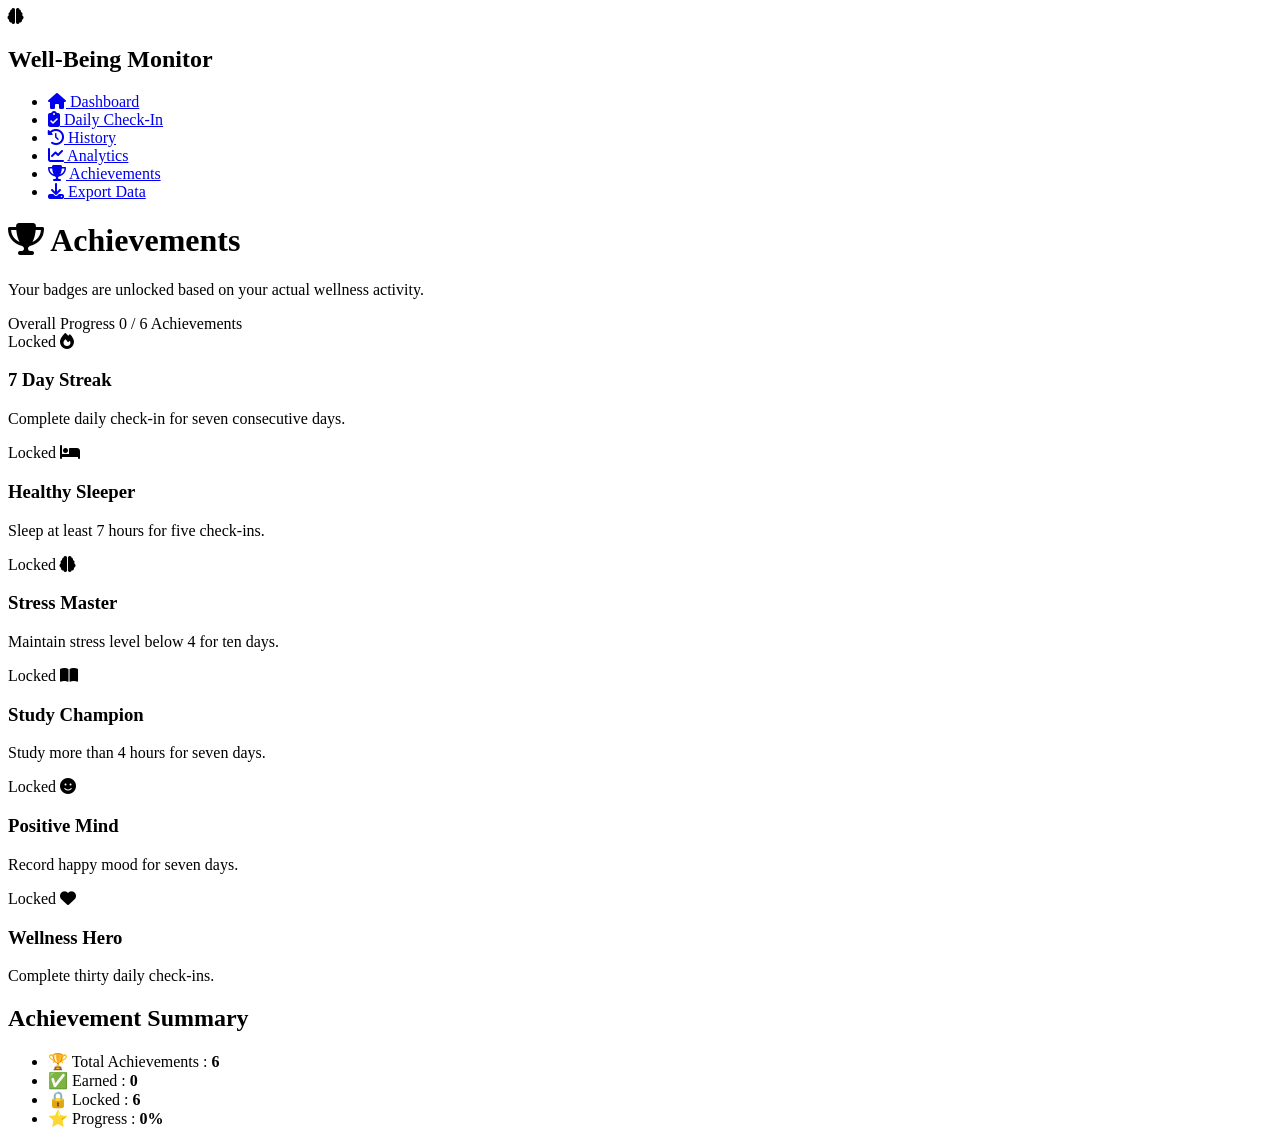
==== achievements.html @ 03033c56 "Commit directly to the main branch" ====
<!DOCTYPE html>
<html lang="en">

<head>

<meta charset="UTF-8">
<meta name="viewport" content="width=device-width, initial-scale=1.0">

<title>Achievements | Student Well-Being Monitor</title>

<link rel="stylesheet" href="css/common.css">
<link rel="stylesheet" href="css/achievements.css">

<link rel="preconnect" href="https://fonts.googleapis.com">

<link href="https://fonts.googleapis.com/css2?family=Poppins:wght@300;400;500;600;700&display=swap" rel="stylesheet">

<link rel="stylesheet"
href="https://cdnjs.cloudflare.com/ajax/libs/font-awesome/6.7.2/css/all.min.css">

</head>


<body>


<div class="dashboard">


<aside class="sidebar">


<div class="logo">

<i class="fa-solid fa-brain"></i>

<h2>Well-Being Monitor</h2>

</div>


<ul>

<li>
<a href="dashboard.html">
<i class="fa-solid fa-house"></i>
Dashboard
</a>
</li>


<li>
<a href="checkin.html">
<i class="fa-solid fa-clipboard-check"></i>
Daily Check-In
</a>
</li>


<li>
<a href="history.html">
<i class="fa-solid fa-clock-rotate-left"></i>
History
</a>
</li>


<li>
<a href="analytics.html">
<i class="fa-solid fa-chart-line"></i>
Analytics
</a>
</li>


<li class="active">
<a href="achievements.html">
<i class="fa-solid fa-trophy"></i>
Achievements
</a>
</li>


<li>
<a href="export.html">
<i class="fa-solid fa-download"></i>
Export Data
</a>
</li>


</ul>


</aside>





<main class="content">


<div class="topbar">

<div>

<h1>
<i class="fa-solid fa-trophy"></i>
Achievements
</h1>

<p>
Your badges are unlocked based on your actual wellness activity.
</p>

</div>

</div>





<section class="achievement-progress">


<div class="progress-title">

<span>
Overall Progress
</span>


<span id="progressText">
0 / 6 Achievements
</span>


</div>



<div class="progress-bar">

<div class="progress-fill" id="progressFill"></div>

</div>


</section>







<section class="achievement-grid">



<div class="achievement-card locked" id="streakAchievement">

<span class="badge-status">
Locked
</span>

<i class="fa-solid fa-fire"></i>

<h3>
7 Day Streak
</h3>

<p>
Complete daily check-in for seven consecutive days.
</p>

</div>






<div class="achievement-card locked" id="sleepAchievement">

<span class="badge-status">
Locked
</span>

<i class="fa-solid fa-bed"></i>

<h3>
Healthy Sleeper
</h3>

<p>
Sleep at least 7 hours for five check-ins.
</p>

</div>







<div class="achievement-card locked" id="stressAchievement">

<span class="badge-status">
Locked
</span>

<i class="fa-solid fa-brain"></i>

<h3>
Stress Master
</h3>

<p>
Maintain stress level below 4 for ten days.
</p>

</div>







<div class="achievement-card locked" id="studyAchievement">

<span class="badge-status">
Locked
</span>

<i class="fa-solid fa-book-open"></i>

<h3>
Study Champion
</h3>

<p>
Study more than 4 hours for seven days.
</p>

</div>







<div class="achievement-card locked" id="moodAchievement">

<span class="badge-status">
Locked
</span>

<i class="fa-solid fa-face-smile"></i>

<h3>
Positive Mind
</h3>

<p>
Record happy mood for seven days.
</p>

</div>







<div class="achievement-card locked" id="wellnessAchievement">

<span class="badge-status">
Locked
</span>

<i class="fa-solid fa-heart"></i>

<h3>
Wellness Hero
</h3>

<p>
Complete thirty daily check-ins.
</p>

</div>





</section>







<section class="summary-box">


<h2>
Achievement Summary
</h2>


<ul>


<li>
🏆 Total Achievements :
<strong id="totalAchievements">
6
</strong>
</li>



<li>
✅ Earned :
<strong id="earnedCount">
0
</strong>
</li>



<li>
🔒 Locked :
<strong id="lockedCount">
6
</strong>
</li>



<li>
⭐ Progress :
<strong id="percentage">
0%
</strong>
</li>


</ul>


</section>






</main>


</div>





<script src="js/achievement.js"></script>


</body>

</html>
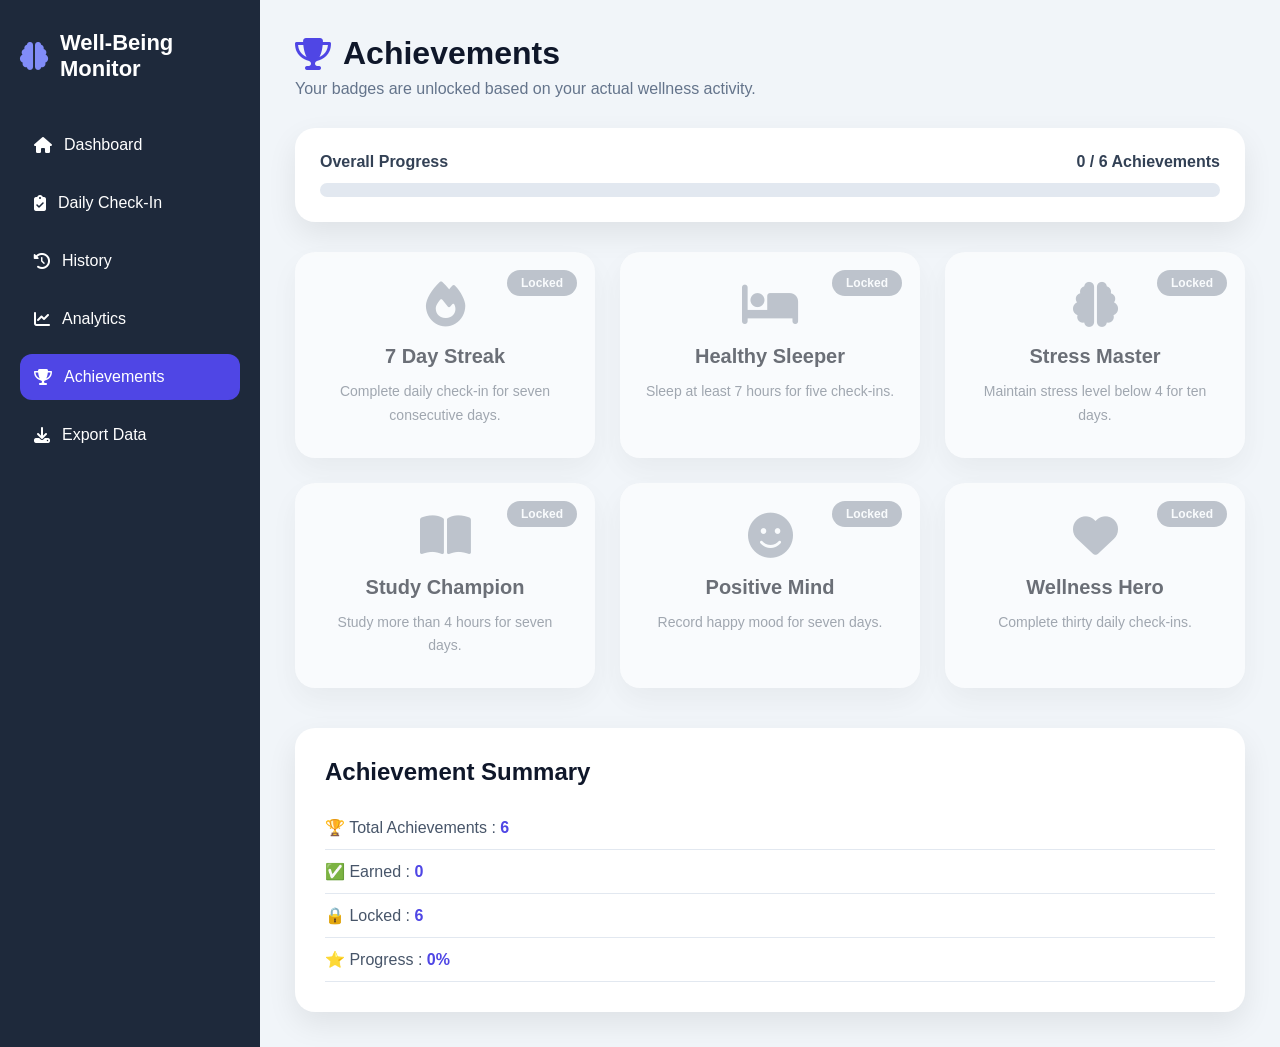
==== commit 71e00129: "Initial commit" ====
--- a/achievements.html
+++ b/achievements.html
@@ -1,382 +1,382 @@
-<!DOCTYPE html>
-<html lang="en">
-
-<head>
-
-<meta charset="UTF-8">
-<meta name="viewport" content="width=device-width, initial-scale=1.0">
-
-<title>Achievements | Student Well-Being Monitor</title>
-
-<link rel="stylesheet" href="css/common.css">
-<link rel="stylesheet" href="css/achievements.css">
-
-<link rel="preconnect" href="https://fonts.googleapis.com">
-
-<link href="https://fonts.googleapis.com/css2?family=Poppins:wght@300;400;500;600;700&display=swap" rel="stylesheet">
-
-<link rel="stylesheet"
-href="https://cdnjs.cloudflare.com/ajax/libs/font-awesome/6.7.2/css/all.min.css">
-
-</head>
-
-
-<body>
-
-
-<div class="dashboard">
-
-
-<aside class="sidebar">
-
-
-<div class="logo">
-
-<i class="fa-solid fa-brain"></i>
-
-<h2>Well-Being Monitor</h2>
-
-</div>
-
-
-<ul>
-
-<li>
-<a href="dashboard.html">
-<i class="fa-solid fa-house"></i>
-Dashboard
-</a>
-</li>
-
-
-<li>
-<a href="checkin.html">
-<i class="fa-solid fa-clipboard-check"></i>
-Daily Check-In
-</a>
-</li>
-
-
-<li>
-<a href="history.html">
-<i class="fa-solid fa-clock-rotate-left"></i>
-History
-</a>
-</li>
-
-
-<li>
-<a href="analytics.html">
-<i class="fa-solid fa-chart-line"></i>
-Analytics
-</a>
-</li>
-
-
-<li class="active">
-<a href="achievements.html">
-<i class="fa-solid fa-trophy"></i>
-Achievements
-</a>
-</li>
-
-
-<li>
-<a href="export.html">
-<i class="fa-solid fa-download"></i>
-Export Data
-</a>
-</li>
-
-
-</ul>
-
-
-</aside>
-
-
-
-
-
-<main class="content">
-
-
-<div class="topbar">
-
-<div>
-
-<h1>
-<i class="fa-solid fa-trophy"></i>
-Achievements
-</h1>
-
-<p>
-Your badges are unlocked based on your actual wellness activity.
-</p>
-
-</div>
-
-</div>
-
-
-
-
-
-<section class="achievement-progress">
-
-
-<div class="progress-title">
-
-<span>
-Overall Progress
-</span>
-
-
-<span id="progressText">
-0 / 6 Achievements
-</span>
-
-
-</div>
-
-
-
-<div class="progress-bar">
-
-<div class="progress-fill" id="progressFill"></div>
-
-</div>
-
-
-</section>
-
-
-
-
-
-
-
-<section class="achievement-grid">
-
-
-
-<div class="achievement-card locked" id="streakAchievement">
-
-<span class="badge-status">
-Locked
-</span>
-
-<i class="fa-solid fa-fire"></i>
-
-<h3>
-7 Day Streak
-</h3>
-
-<p>
-Complete daily check-in for seven consecutive days.
-</p>
-
-</div>
-
-
-
-
-
-
-<div class="achievement-card locked" id="sleepAchievement">
-
-<span class="badge-status">
-Locked
-</span>
-
-<i class="fa-solid fa-bed"></i>
-
-<h3>
-Healthy Sleeper
-</h3>
-
-<p>
-Sleep at least 7 hours for five check-ins.
-</p>
-
-</div>
-
-
-
-
-
-
-
-<div class="achievement-card locked" id="stressAchievement">
-
-<span class="badge-status">
-Locked
-</span>
-
-<i class="fa-solid fa-brain"></i>
-
-<h3>
-Stress Master
-</h3>
-
-<p>
-Maintain stress level below 4 for ten days.
-</p>
-
-</div>
-
-
-
-
-
-
-
-<div class="achievement-card locked" id="studyAchievement">
-
-<span class="badge-status">
-Locked
-</span>
-
-<i class="fa-solid fa-book-open"></i>
-
-<h3>
-Study Champion
-</h3>
-
-<p>
-Study more than 4 hours for seven days.
-</p>
-
-</div>
-
-
-
-
-
-
-
-<div class="achievement-card locked" id="moodAchievement">
-
-<span class="badge-status">
-Locked
-</span>
-
-<i class="fa-solid fa-face-smile"></i>
-
-<h3>
-Positive Mind
-</h3>
-
-<p>
-Record happy mood for seven days.
-</p>
-
-</div>
-
-
-
-
-
-
-
-<div class="achievement-card locked" id="wellnessAchievement">
-
-<span class="badge-status">
-Locked
-</span>
-
-<i class="fa-solid fa-heart"></i>
-
-<h3>
-Wellness Hero
-</h3>
-
-<p>
-Complete thirty daily check-ins.
-</p>
-
-</div>
-
-
-
-
-
-</section>
-
-
-
-
-
-
-
-<section class="summary-box">
-
-
-<h2>
-Achievement Summary
-</h2>
-
-
-<ul>
-
-
-<li>
-🏆 Total Achievements :
-<strong id="totalAchievements">
-6
-</strong>
-</li>
-
-
-
-<li>
-✅ Earned :
-<strong id="earnedCount">
-0
-</strong>
-</li>
-
-
-
-<li>
-🔒 Locked :
-<strong id="lockedCount">
-6
-</strong>
-</li>
-
-
-
-<li>
-⭐ Progress :
-<strong id="percentage">
-0%
-</strong>
-</li>
-
-
-</ul>
-
-
-</section>
-
-
-
-
-
-
-</main>
-
-
-</div>
-
-
-
-
-
-<script src="js/achievement.js"></script>
-
-
-</body>
-
+<!DOCTYPE html>
+<html lang="en">
+
+<head>
+
+<meta charset="UTF-8">
+<meta name="viewport" content="width=device-width, initial-scale=1.0">
+
+<title>Achievements | Student Well-Being Monitor</title>
+
+<link rel="stylesheet" href="common.css">
+<link rel="stylesheet" href="achievements.css">
+
+<link rel="preconnect" href="https://fonts.googleapis.com">
+
+<link href="https://fonts.googleapis.com/css2?family=Poppins:wght@300;400;500;600;700&display=swap" rel="stylesheet">
+
+<link rel="stylesheet"
+href="https://cdnjs.cloudflare.com/ajax/libs/font-awesome/6.7.2/css/all.min.css">
+
+</head>
+
+
+<body>
+
+
+<div class="dashboard">
+
+
+<aside class="sidebar">
+
+
+<div class="logo">
+
+<i class="fa-solid fa-brain"></i>
+
+<h2>Well-Being Monitor</h2>
+
+</div>
+
+
+<ul>
+
+<li>
+<a href="dashboard.html">
+<i class="fa-solid fa-house"></i>
+Dashboard
+</a>
+</li>
+
+
+<li>
+<a href="checkin.html">
+<i class="fa-solid fa-clipboard-check"></i>
+Daily Check-In
+</a>
+</li>
+
+
+<li>
+<a href="history.html">
+<i class="fa-solid fa-clock-rotate-left"></i>
+History
+</a>
+</li>
+
+
+<li>
+<a href="analytics.html">
+<i class="fa-solid fa-chart-line"></i>
+Analytics
+</a>
+</li>
+
+
+<li class="active">
+<a href="achievements.html">
+<i class="fa-solid fa-trophy"></i>
+Achievements
+</a>
+</li>
+
+
+<li>
+<a href="export.html">
+<i class="fa-solid fa-download"></i>
+Export Data
+</a>
+</li>
+
+
+</ul>
+
+
+</aside>
+
+
+
+
+
+<main class="content">
+
+
+<div class="topbar">
+
+<div>
+
+<h1>
+<i class="fa-solid fa-trophy"></i>
+Achievements
+</h1>
+
+<p>
+Your badges are unlocked based on your actual wellness activity.
+</p>
+
+</div>
+
+</div>
+
+
+
+
+
+<section class="achievement-progress">
+
+
+<div class="progress-title">
+
+<span>
+Overall Progress
+</span>
+
+
+<span id="progressText">
+0 / 6 Achievements
+</span>
+
+
+</div>
+
+
+
+<div class="progress-bar">
+
+<div class="progress-fill" id="progressFill"></div>
+
+</div>
+
+
+</section>
+
+
+
+
+
+
+
+<section class="achievement-grid">
+
+
+
+<div class="achievement-card locked" id="streakAchievement">
+
+<span class="badge-status">
+Locked
+</span>
+
+<i class="fa-solid fa-fire"></i>
+
+<h3>
+7 Day Streak
+</h3>
+
+<p>
+Complete daily check-in for seven consecutive days.
+</p>
+
+</div>
+
+
+
+
+
+
+<div class="achievement-card locked" id="sleepAchievement">
+
+<span class="badge-status">
+Locked
+</span>
+
+<i class="fa-solid fa-bed"></i>
+
+<h3>
+Healthy Sleeper
+</h3>
+
+<p>
+Sleep at least 7 hours for five check-ins.
+</p>
+
+</div>
+
+
+
+
+
+
+
+<div class="achievement-card locked" id="stressAchievement">
+
+<span class="badge-status">
+Locked
+</span>
+
+<i class="fa-solid fa-brain"></i>
+
+<h3>
+Stress Master
+</h3>
+
+<p>
+Maintain stress level below 4 for ten days.
+</p>
+
+</div>
+
+
+
+
+
+
+
+<div class="achievement-card locked" id="studyAchievement">
+
+<span class="badge-status">
+Locked
+</span>
+
+<i class="fa-solid fa-book-open"></i>
+
+<h3>
+Study Champion
+</h3>
+
+<p>
+Study more than 4 hours for seven days.
+</p>
+
+</div>
+
+
+
+
+
+
+
+<div class="achievement-card locked" id="moodAchievement">
+
+<span class="badge-status">
+Locked
+</span>
+
+<i class="fa-solid fa-face-smile"></i>
+
+<h3>
+Positive Mind
+</h3>
+
+<p>
+Record happy mood for seven days.
+</p>
+
+</div>
+
+
+
+
+
+
+
+<div class="achievement-card locked" id="wellnessAchievement">
+
+<span class="badge-status">
+Locked
+</span>
+
+<i class="fa-solid fa-heart"></i>
+
+<h3>
+Wellness Hero
+</h3>
+
+<p>
+Complete thirty daily check-ins.
+</p>
+
+</div>
+
+
+
+
+
+</section>
+
+
+
+
+
+
+
+<section class="summary-box">
+
+
+<h2>
+Achievement Summary
+</h2>
+
+
+<ul>
+
+
+<li>
+🏆 Total Achievements :
+<strong id="totalAchievements">
+6
+</strong>
+</li>
+
+
+
+<li>
+✅ Earned :
+<strong id="earnedCount">
+0
+</strong>
+</li>
+
+
+
+<li>
+🔒 Locked :
+<strong id="lockedCount">
+6
+</strong>
+</li>
+
+
+
+<li>
+⭐ Progress :
+<strong id="percentage">
+0%
+</strong>
+</li>
+
+
+</ul>
+
+
+</section>
+
+
+
+
+
+
+</main>
+
+
+</div>
+
+
+
+
+
+<script src="js/achievement.js"></script>
+
+
+</body>
+
 </html>
--- a/common.css
+++ b/common.css
@@ -0,0 +1,245 @@
+/* ===========================
+   GOOGLE FONT
+=========================== */
+
+@import url('https://fonts.googleapis.com/css2?family=Poppins:wght@300;400;500;600;700&display=swap');
+
+/* ===========================
+   RESET
+=========================== */
+
+*{
+    margin:0;
+    padding:0;
+    box-sizing:border-box;
+    font-family:'Poppins',sans-serif;
+}
+
+/* ===========================
+   BODY
+=========================== */
+
+body{
+    background:#F1F5F9;
+    color:#0F172A;
+}
+
+/* ===========================
+   LINKS
+=========================== */
+
+a{
+    text-decoration:none;
+    color:inherit;
+}
+
+/* ===========================
+   BUTTONS
+=========================== */
+
+button{
+    cursor:pointer;
+    border:none;
+    outline:none;
+    transition:.3s;
+    font-family:'Poppins',sans-serif;
+}
+
+button:hover{
+    transform:translateY(-2px);
+}
+
+/* ===========================
+   INPUTS
+=========================== */
+
+input,
+select,
+textarea{
+    width:100%;
+    padding:14px;
+    border:1px solid #CBD5E1;
+    border-radius:10px;
+    font-size:15px;
+    outline:none;
+    transition:.3s;
+    background:white;
+}
+
+input:focus,
+select:focus,
+textarea:focus{
+    border-color:#4F46E5;
+    box-shadow:0 0 0 4px rgba(79,70,229,.15);
+}
+
+/* ===========================
+   LABEL
+=========================== */
+
+label{
+    display:block;
+    margin-bottom:8px;
+    margin-top:18px;
+    font-weight:600;
+    color:#334155;
+}
+
+/* ===========================
+   DASHBOARD LAYOUT
+=========================== */
+
+.dashboard{
+    display:flex;
+    min-height:100vh;
+}
+
+/* ===========================
+   SIDEBAR
+=========================== */
+
+.sidebar{
+    width:260px;
+    background:#1E293B;
+    color:white;
+    padding:30px 20px;
+}
+
+.sidebar .logo{
+    display:flex;
+    align-items:center;
+    gap:12px;
+    margin-bottom:40px;
+}
+
+.sidebar .logo i{
+    font-size:28px;
+    color:#818CF8;
+}
+
+.sidebar .logo h2{
+    font-size:22px;
+}
+
+.sidebar ul{
+    list-style:none;
+}
+
+.sidebar li{
+    margin-bottom:12px;
+}
+
+.sidebar li a{
+    display:flex;
+    align-items:center;
+    gap:12px;
+    padding:14px;
+    border-radius:12px;
+    color:white;
+    transition:.3s;
+}
+
+.sidebar li a:hover{
+    background:#4F46E5;
+}
+
+.sidebar li.active a{
+    background:#4F46E5;
+}
+
+/* ===========================
+   MAIN CONTENT
+=========================== */
+
+.content{
+    flex:1;
+    padding:35px;
+}
+
+/* ===========================
+   TOPBAR
+=========================== */
+
+.topbar{
+    display:flex;
+    justify-content:space-between;
+    align-items:center;
+    margin-bottom:30px;
+}
+
+.topbar h1{
+    font-size:30px;
+    color:#0F172A;
+}
+
+.topbar p{
+    color:#64748B;
+    margin-top:5px;
+}
+
+/* ===========================
+   DARK MODE BUTTON
+=========================== */
+
+#themeBtn{
+    background:#4F46E5;
+    color:white;
+    padding:12px 22px;
+    border-radius:10px;
+    font-size:15px;
+}
+
+#themeBtn:hover{
+    background:#3730A3;
+}
+
+/* ===========================
+   DARK MODE
+=========================== */
+
+.dark-mode{
+    background:#0F172A;
+    color:white;
+}
+
+.dark-mode .content{
+    background:#0F172A;
+}
+
+.dark-mode .sidebar{
+    background:#020617;
+}
+
+/* ===========================
+   RESPONSIVE
+=========================== */
+
+@media(max-width:992px){
+
+.dashboard{
+    flex-direction:column;
+}
+
+.sidebar{
+    width:100%;
+}
+
+.content{
+    padding:20px;
+}
+
+.topbar{
+    flex-direction:column;
+    align-items:flex-start;
+    gap:15px;
+}
+
+}
+
+@media(max-width:768px){
+
+.topbar h1{
+    font-size:24px;
+}
+
+}
--- a/achievements.css
+++ b/achievements.css
@@ -0,0 +1,427 @@
+/* =========================================
+   ACHIEVEMENTS PAGE
+========================================= */
+
+
+.content{
+
+    padding:35px;
+
+}
+
+
+
+
+
+/* =========================================
+   HEADER
+========================================= */
+
+
+.topbar h1{
+
+    display:flex;
+    align-items:center;
+    gap:12px;
+    font-size:32px;
+    color:#0F172A;
+
+}
+
+
+.topbar h1 i{
+
+    color:#4F46E5;
+
+}
+
+
+.topbar p{
+
+    color:#64748B;
+    margin-top:8px;
+
+}
+
+
+
+
+
+/* =========================================
+   PROGRESS SECTION
+========================================= */
+
+
+.achievement-progress{
+
+    background:white;
+    padding:25px;
+    border-radius:20px;
+    margin:30px 0;
+    box-shadow:0 12px 30px rgba(0,0,0,.08);
+
+}
+
+
+
+.progress-title{
+
+    display:flex;
+    justify-content:space-between;
+    font-weight:600;
+    color:#334155;
+    margin-bottom:12px;
+
+}
+
+
+
+.progress-bar{
+
+    width:100%;
+    height:14px;
+    background:#E2E8F0;
+    border-radius:30px;
+    overflow:hidden;
+
+}
+
+
+
+.progress-fill{
+
+    height:100%;
+    width:0%;
+    background:linear-gradient(
+        90deg,
+        #4F46E5,
+        #7C3AED
+    );
+
+    border-radius:30px;
+    transition:.6s;
+
+}
+
+
+
+
+
+/* =========================================
+   GRID
+========================================= */
+
+
+.achievement-grid{
+
+    display:grid;
+    grid-template-columns:repeat(auto-fit,minmax(260px,1fr));
+    gap:25px;
+
+}
+
+
+
+
+
+/* =========================================
+   CARDS
+========================================= */
+
+
+.achievement-card{
+
+    background:white;
+    padding:30px 25px;
+    border-radius:20px;
+    text-align:center;
+    box-shadow:0 12px 30px rgba(0,0,0,.08);
+    transition:.3s;
+    position:relative;
+
+}
+
+
+
+.achievement-card:hover{
+
+    transform:translateY(-8px);
+
+}
+
+
+
+.achievement-card i{
+
+    font-size:45px;
+    color:#4F46E5;
+    margin-bottom:18px;
+
+}
+
+
+
+.achievement-card h3{
+
+    font-size:20px;
+    color:#0F172A;
+    margin-bottom:12px;
+
+}
+
+
+
+.achievement-card p{
+
+    color:#64748B;
+    line-height:1.7;
+    font-size:14px;
+
+}
+
+
+
+
+
+/* =========================================
+   STATUS BADGE
+========================================= */
+
+
+.badge-status{
+
+    position:absolute;
+    top:18px;
+    right:18px;
+
+    padding:6px 14px;
+
+    border-radius:20px;
+
+    font-size:12px;
+    font-weight:600;
+
+    background:#94A3B8;
+    color:white;
+
+}
+
+
+
+
+
+/* =========================================
+   LOCKED CARD
+========================================= */
+
+
+.locked{
+
+    opacity:.6;
+    filter:grayscale(.5);
+
+}
+
+
+.locked i{
+
+    color:#94A3B8;
+
+}
+
+
+
+
+
+/* =========================================
+   UNLOCKED CARD
+========================================= */
+
+
+.unlocked{
+
+    border:2px solid #4F46E5;
+
+}
+
+
+
+.unlocked .badge-status{
+
+    background:#22C55E;
+
+}
+
+
+
+.unlocked i{
+
+    color:#22C55E;
+
+}
+
+
+
+
+
+/* =========================================
+   SUMMARY
+========================================= */
+
+
+.summary-box{
+
+    margin-top:40px;
+
+    background:white;
+
+    padding:30px;
+
+    border-radius:20px;
+
+    box-shadow:0 12px 30px rgba(0,0,0,.08);
+
+}
+
+
+
+.summary-box h2{
+
+    color:#0F172A;
+    margin-bottom:20px;
+
+}
+
+
+
+.summary-box ul{
+
+    list-style:none;
+
+}
+
+
+
+.summary-box li{
+
+    padding:12px 0;
+
+    color:#475569;
+
+    border-bottom:1px solid #E2E8F0;
+
+}
+
+
+
+.summary-box strong{
+
+    color:#4F46E5;
+
+}
+
+
+
+
+
+/* =========================================
+   DARK MODE
+========================================= */
+
+
+.dark-mode .achievement-progress,
+.dark-mode .achievement-card,
+.dark-mode .summary-box{
+
+    background:#1E293B;
+
+}
+
+
+
+.dark-mode .topbar h1,
+.dark-mode .achievement-card h3,
+.dark-mode .summary-box h2{
+
+    color:white;
+
+}
+
+
+
+.dark-mode .topbar p,
+.dark-mode .achievement-card p,
+.dark-mode .summary-box li{
+
+    color:#CBD5E1;
+
+}
+
+
+
+.dark-mode .progress-title{
+
+    color:white;
+
+}
+
+
+
+.dark-mode .progress-bar{
+
+    background:#334155;
+
+}
+
+
+
+.dark-mode .summary-box li{
+
+    border-color:#334155;
+
+}
+
+
+
+
+
+/* =========================================
+   RESPONSIVE
+========================================= */
+
+
+@media(max-width:768px){
+
+
+.content{
+
+    padding:20px;
+
+}
+
+
+
+.achievement-grid{
+
+    grid-template-columns:1fr;
+
+}
+
+
+
+.topbar h1{
+
+    font-size:26px;
+
+}
+
+
+
+.achievement-progress{
+
+    padding:20px;
+
+}
+
+
+}
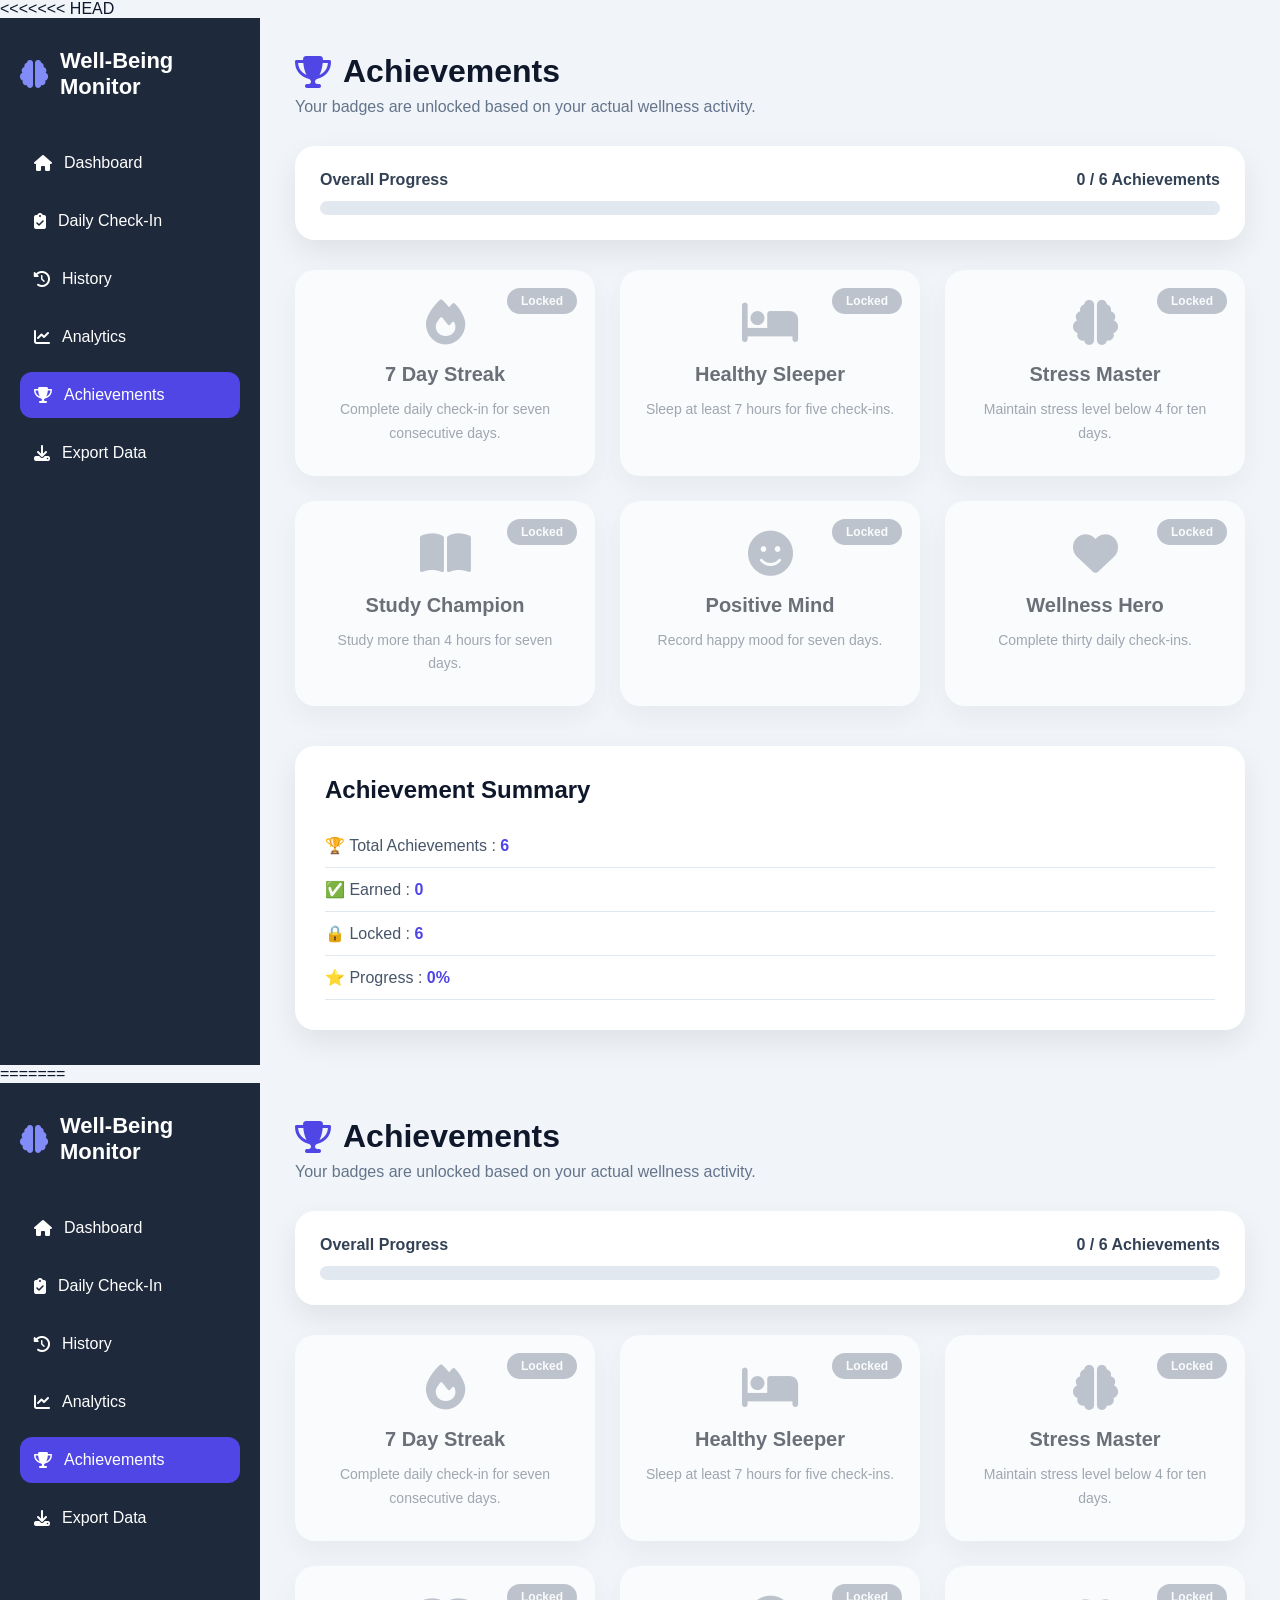
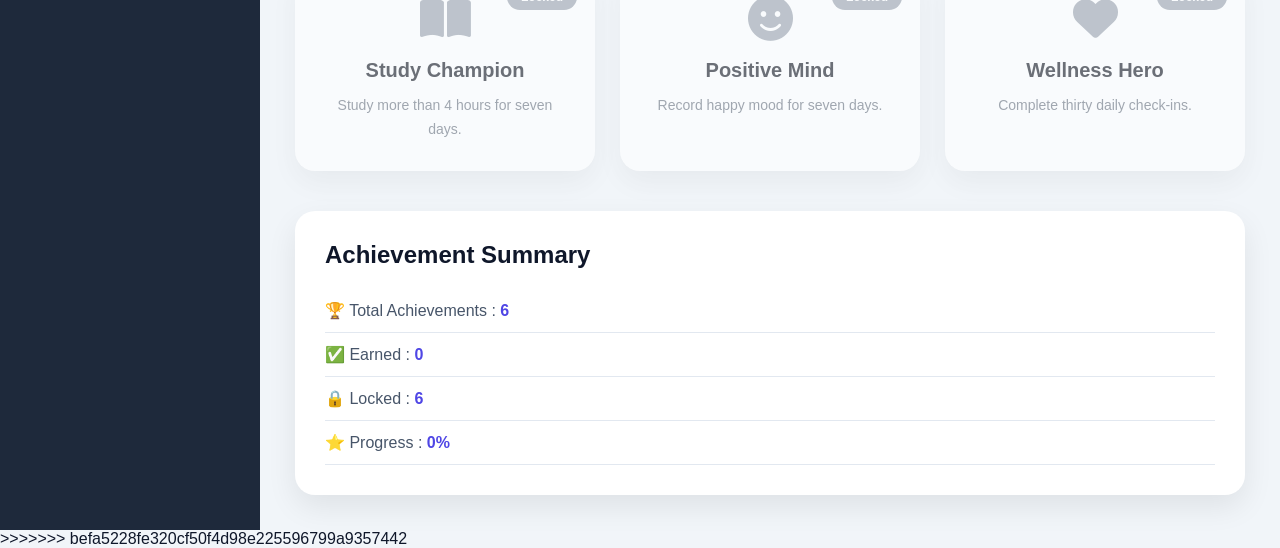
==== commit 53902218: "Merge GitHub changes" ====
--- a/achievements.html
+++ b/achievements.html
@@ -1,3 +1,4 @@
+<<<<<<< HEAD
 <!DOCTYPE html>
 <html lang="en">
 
@@ -379,4 +380,387 @@
 
 </body>
 
+=======
+<!DOCTYPE html>
+<html lang="en">
+
+<head>
+
+<meta charset="UTF-8">
+<meta name="viewport" content="width=device-width, initial-scale=1.0">
+
+<title>Achievements | Student Well-Being Monitor</title>
+
+<link rel="stylesheet" href="css/common.css">
+<link rel="stylesheet" href="css/achievements.css">
+
+<link rel="preconnect" href="https://fonts.googleapis.com">
+
+<link href="https://fonts.googleapis.com/css2?family=Poppins:wght@300;400;500;600;700&display=swap" rel="stylesheet">
+
+<link rel="stylesheet"
+href="https://cdnjs.cloudflare.com/ajax/libs/font-awesome/6.7.2/css/all.min.css">
+
+</head>
+
+
+<body>
+
+
+<div class="dashboard">
+
+
+<aside class="sidebar">
+
+
+<div class="logo">
+
+<i class="fa-solid fa-brain"></i>
+
+<h2>Well-Being Monitor</h2>
+
+</div>
+
+
+<ul>
+
+<li>
+<a href="dashboard.html">
+<i class="fa-solid fa-house"></i>
+Dashboard
+</a>
+</li>
+
+
+<li>
+<a href="checkin.html">
+<i class="fa-solid fa-clipboard-check"></i>
+Daily Check-In
+</a>
+</li>
+
+
+<li>
+<a href="history.html">
+<i class="fa-solid fa-clock-rotate-left"></i>
+History
+</a>
+</li>
+
+
+<li>
+<a href="analytics.html">
+<i class="fa-solid fa-chart-line"></i>
+Analytics
+</a>
+</li>
+
+
+<li class="active">
+<a href="achievements.html">
+<i class="fa-solid fa-trophy"></i>
+Achievements
+</a>
+</li>
+
+
+<li>
+<a href="export.html">
+<i class="fa-solid fa-download"></i>
+Export Data
+</a>
+</li>
+
+
+</ul>
+
+
+</aside>
+
+
+
+
+
+<main class="content">
+
+
+<div class="topbar">
+
+<div>
+
+<h1>
+<i class="fa-solid fa-trophy"></i>
+Achievements
+</h1>
+
+<p>
+Your badges are unlocked based on your actual wellness activity.
+</p>
+
+</div>
+
+</div>
+
+
+
+
+
+<section class="achievement-progress">
+
+
+<div class="progress-title">
+
+<span>
+Overall Progress
+</span>
+
+
+<span id="progressText">
+0 / 6 Achievements
+</span>
+
+
+</div>
+
+
+
+<div class="progress-bar">
+
+<div class="progress-fill" id="progressFill"></div>
+
+</div>
+
+
+</section>
+
+
+
+
+
+
+
+<section class="achievement-grid">
+
+
+
+<div class="achievement-card locked" id="streakAchievement">
+
+<span class="badge-status">
+Locked
+</span>
+
+<i class="fa-solid fa-fire"></i>
+
+<h3>
+7 Day Streak
+</h3>
+
+<p>
+Complete daily check-in for seven consecutive days.
+</p>
+
+</div>
+
+
+
+
+
+
+<div class="achievement-card locked" id="sleepAchievement">
+
+<span class="badge-status">
+Locked
+</span>
+
+<i class="fa-solid fa-bed"></i>
+
+<h3>
+Healthy Sleeper
+</h3>
+
+<p>
+Sleep at least 7 hours for five check-ins.
+</p>
+
+</div>
+
+
+
+
+
+
+
+<div class="achievement-card locked" id="stressAchievement">
+
+<span class="badge-status">
+Locked
+</span>
+
+<i class="fa-solid fa-brain"></i>
+
+<h3>
+Stress Master
+</h3>
+
+<p>
+Maintain stress level below 4 for ten days.
+</p>
+
+</div>
+
+
+
+
+
+
+
+<div class="achievement-card locked" id="studyAchievement">
+
+<span class="badge-status">
+Locked
+</span>
+
+<i class="fa-solid fa-book-open"></i>
+
+<h3>
+Study Champion
+</h3>
+
+<p>
+Study more than 4 hours for seven days.
+</p>
+
+</div>
+
+
+
+
+
+
+
+<div class="achievement-card locked" id="moodAchievement">
+
+<span class="badge-status">
+Locked
+</span>
+
+<i class="fa-solid fa-face-smile"></i>
+
+<h3>
+Positive Mind
+</h3>
+
+<p>
+Record happy mood for seven days.
+</p>
+
+</div>
+
+
+
+
+
+
+
+<div class="achievement-card locked" id="wellnessAchievement">
+
+<span class="badge-status">
+Locked
+</span>
+
+<i class="fa-solid fa-heart"></i>
+
+<h3>
+Wellness Hero
+</h3>
+
+<p>
+Complete thirty daily check-ins.
+</p>
+
+</div>
+
+
+
+
+
+</section>
+
+
+
+
+
+
+
+<section class="summary-box">
+
+
+<h2>
+Achievement Summary
+</h2>
+
+
+<ul>
+
+
+<li>
+🏆 Total Achievements :
+<strong id="totalAchievements">
+6
+</strong>
+</li>
+
+
+
+<li>
+✅ Earned :
+<strong id="earnedCount">
+0
+</strong>
+</li>
+
+
+
+<li>
+🔒 Locked :
+<strong id="lockedCount">
+6
+</strong>
+</li>
+
+
+
+<li>
+⭐ Progress :
+<strong id="percentage">
+0%
+</strong>
+</li>
+
+
+</ul>
+
+
+</section>
+
+
+
+
+
+
+</main>
+
+
+</div>
+
+
+
+
+
+<script src="js/achievement.js"></script>
+
+
+</body>
+
+>>>>>>> befa5228fe320cf50f4d98e225596799a9357442
 </html>
--- a/css/common.css
+++ b/css/common.css
@@ -0,0 +1,245 @@
+/* ===========================
+   GOOGLE FONT
+=========================== */
+
+@import url('https://fonts.googleapis.com/css2?family=Poppins:wght@300;400;500;600;700&display=swap');
+
+/* ===========================
+   RESET
+=========================== */
+
+*{
+    margin:0;
+    padding:0;
+    box-sizing:border-box;
+    font-family:'Poppins',sans-serif;
+}
+
+/* ===========================
+   BODY
+=========================== */
+
+body{
+    background:#F1F5F9;
+    color:#0F172A;
+}
+
+/* ===========================
+   LINKS
+=========================== */
+
+a{
+    text-decoration:none;
+    color:inherit;
+}
+
+/* ===========================
+   BUTTONS
+=========================== */
+
+button{
+    cursor:pointer;
+    border:none;
+    outline:none;
+    transition:.3s;
+    font-family:'Poppins',sans-serif;
+}
+
+button:hover{
+    transform:translateY(-2px);
+}
+
+/* ===========================
+   INPUTS
+=========================== */
+
+input,
+select,
+textarea{
+    width:100%;
+    padding:14px;
+    border:1px solid #CBD5E1;
+    border-radius:10px;
+    font-size:15px;
+    outline:none;
+    transition:.3s;
+    background:white;
+}
+
+input:focus,
+select:focus,
+textarea:focus{
+    border-color:#4F46E5;
+    box-shadow:0 0 0 4px rgba(79,70,229,.15);
+}
+
+/* ===========================
+   LABEL
+=========================== */
+
+label{
+    display:block;
+    margin-bottom:8px;
+    margin-top:18px;
+    font-weight:600;
+    color:#334155;
+}
+
+/* ===========================
+   DASHBOARD LAYOUT
+=========================== */
+
+.dashboard{
+    display:flex;
+    min-height:100vh;
+}
+
+/* ===========================
+   SIDEBAR
+=========================== */
+
+.sidebar{
+    width:260px;
+    background:#1E293B;
+    color:white;
+    padding:30px 20px;
+}
+
+.sidebar .logo{
+    display:flex;
+    align-items:center;
+    gap:12px;
+    margin-bottom:40px;
+}
+
+.sidebar .logo i{
+    font-size:28px;
+    color:#818CF8;
+}
+
+.sidebar .logo h2{
+    font-size:22px;
+}
+
+.sidebar ul{
+    list-style:none;
+}
+
+.sidebar li{
+    margin-bottom:12px;
+}
+
+.sidebar li a{
+    display:flex;
+    align-items:center;
+    gap:12px;
+    padding:14px;
+    border-radius:12px;
+    color:white;
+    transition:.3s;
+}
+
+.sidebar li a:hover{
+    background:#4F46E5;
+}
+
+.sidebar li.active a{
+    background:#4F46E5;
+}
+
+/* ===========================
+   MAIN CONTENT
+=========================== */
+
+.content{
+    flex:1;
+    padding:35px;
+}
+
+/* ===========================
+   TOPBAR
+=========================== */
+
+.topbar{
+    display:flex;
+    justify-content:space-between;
+    align-items:center;
+    margin-bottom:30px;
+}
+
+.topbar h1{
+    font-size:30px;
+    color:#0F172A;
+}
+
+.topbar p{
+    color:#64748B;
+    margin-top:5px;
+}
+
+/* ===========================
+   DARK MODE BUTTON
+=========================== */
+
+#themeBtn{
+    background:#4F46E5;
+    color:white;
+    padding:12px 22px;
+    border-radius:10px;
+    font-size:15px;
+}
+
+#themeBtn:hover{
+    background:#3730A3;
+}
+
+/* ===========================
+   DARK MODE
+=========================== */
+
+.dark-mode{
+    background:#0F172A;
+    color:white;
+}
+
+.dark-mode .content{
+    background:#0F172A;
+}
+
+.dark-mode .sidebar{
+    background:#020617;
+}
+
+/* ===========================
+   RESPONSIVE
+=========================== */
+
+@media(max-width:992px){
+
+.dashboard{
+    flex-direction:column;
+}
+
+.sidebar{
+    width:100%;
+}
+
+.content{
+    padding:20px;
+}
+
+.topbar{
+    flex-direction:column;
+    align-items:flex-start;
+    gap:15px;
+}
+
+}
+
+@media(max-width:768px){
+
+.topbar h1{
+    font-size:24px;
+}
+
+}
--- a/css/achievements.css
+++ b/css/achievements.css
@@ -0,0 +1,427 @@
+/* =========================================
+   ACHIEVEMENTS PAGE
+========================================= */
+
+
+.content{
+
+    padding:35px;
+
+}
+
+
+
+
+
+/* =========================================
+   HEADER
+========================================= */
+
+
+.topbar h1{
+
+    display:flex;
+    align-items:center;
+    gap:12px;
+    font-size:32px;
+    color:#0F172A;
+
+}
+
+
+.topbar h1 i{
+
+    color:#4F46E5;
+
+}
+
+
+.topbar p{
+
+    color:#64748B;
+    margin-top:8px;
+
+}
+
+
+
+
+
+/* =========================================
+   PROGRESS SECTION
+========================================= */
+
+
+.achievement-progress{
+
+    background:white;
+    padding:25px;
+    border-radius:20px;
+    margin:30px 0;
+    box-shadow:0 12px 30px rgba(0,0,0,.08);
+
+}
+
+
+
+.progress-title{
+
+    display:flex;
+    justify-content:space-between;
+    font-weight:600;
+    color:#334155;
+    margin-bottom:12px;
+
+}
+
+
+
+.progress-bar{
+
+    width:100%;
+    height:14px;
+    background:#E2E8F0;
+    border-radius:30px;
+    overflow:hidden;
+
+}
+
+
+
+.progress-fill{
+
+    height:100%;
+    width:0%;
+    background:linear-gradient(
+        90deg,
+        #4F46E5,
+        #7C3AED
+    );
+
+    border-radius:30px;
+    transition:.6s;
+
+}
+
+
+
+
+
+/* =========================================
+   GRID
+========================================= */
+
+
+.achievement-grid{
+
+    display:grid;
+    grid-template-columns:repeat(auto-fit,minmax(260px,1fr));
+    gap:25px;
+
+}
+
+
+
+
+
+/* =========================================
+   CARDS
+========================================= */
+
+
+.achievement-card{
+
+    background:white;
+    padding:30px 25px;
+    border-radius:20px;
+    text-align:center;
+    box-shadow:0 12px 30px rgba(0,0,0,.08);
+    transition:.3s;
+    position:relative;
+
+}
+
+
+
+.achievement-card:hover{
+
+    transform:translateY(-8px);
+
+}
+
+
+
+.achievement-card i{
+
+    font-size:45px;
+    color:#4F46E5;
+    margin-bottom:18px;
+
+}
+
+
+
+.achievement-card h3{
+
+    font-size:20px;
+    color:#0F172A;
+    margin-bottom:12px;
+
+}
+
+
+
+.achievement-card p{
+
+    color:#64748B;
+    line-height:1.7;
+    font-size:14px;
+
+}
+
+
+
+
+
+/* =========================================
+   STATUS BADGE
+========================================= */
+
+
+.badge-status{
+
+    position:absolute;
+    top:18px;
+    right:18px;
+
+    padding:6px 14px;
+
+    border-radius:20px;
+
+    font-size:12px;
+    font-weight:600;
+
+    background:#94A3B8;
+    color:white;
+
+}
+
+
+
+
+
+/* =========================================
+   LOCKED CARD
+========================================= */
+
+
+.locked{
+
+    opacity:.6;
+    filter:grayscale(.5);
+
+}
+
+
+.locked i{
+
+    color:#94A3B8;
+
+}
+
+
+
+
+
+/* =========================================
+   UNLOCKED CARD
+========================================= */
+
+
+.unlocked{
+
+    border:2px solid #4F46E5;
+
+}
+
+
+
+.unlocked .badge-status{
+
+    background:#22C55E;
+
+}
+
+
+
+.unlocked i{
+
+    color:#22C55E;
+
+}
+
+
+
+
+
+/* =========================================
+   SUMMARY
+========================================= */
+
+
+.summary-box{
+
+    margin-top:40px;
+
+    background:white;
+
+    padding:30px;
+
+    border-radius:20px;
+
+    box-shadow:0 12px 30px rgba(0,0,0,.08);
+
+}
+
+
+
+.summary-box h2{
+
+    color:#0F172A;
+    margin-bottom:20px;
+
+}
+
+
+
+.summary-box ul{
+
+    list-style:none;
+
+}
+
+
+
+.summary-box li{
+
+    padding:12px 0;
+
+    color:#475569;
+
+    border-bottom:1px solid #E2E8F0;
+
+}
+
+
+
+.summary-box strong{
+
+    color:#4F46E5;
+
+}
+
+
+
+
+
+/* =========================================
+   DARK MODE
+========================================= */
+
+
+.dark-mode .achievement-progress,
+.dark-mode .achievement-card,
+.dark-mode .summary-box{
+
+    background:#1E293B;
+
+}
+
+
+
+.dark-mode .topbar h1,
+.dark-mode .achievement-card h3,
+.dark-mode .summary-box h2{
+
+    color:white;
+
+}
+
+
+
+.dark-mode .topbar p,
+.dark-mode .achievement-card p,
+.dark-mode .summary-box li{
+
+    color:#CBD5E1;
+
+}
+
+
+
+.dark-mode .progress-title{
+
+    color:white;
+
+}
+
+
+
+.dark-mode .progress-bar{
+
+    background:#334155;
+
+}
+
+
+
+.dark-mode .summary-box li{
+
+    border-color:#334155;
+
+}
+
+
+
+
+
+/* =========================================
+   RESPONSIVE
+========================================= */
+
+
+@media(max-width:768px){
+
+
+.content{
+
+    padding:20px;
+
+}
+
+
+
+.achievement-grid{
+
+    grid-template-columns:1fr;
+
+}
+
+
+
+.topbar h1{
+
+    font-size:26px;
+
+}
+
+
+
+.achievement-progress{
+
+    padding:20px;
+
+}
+
+
+}
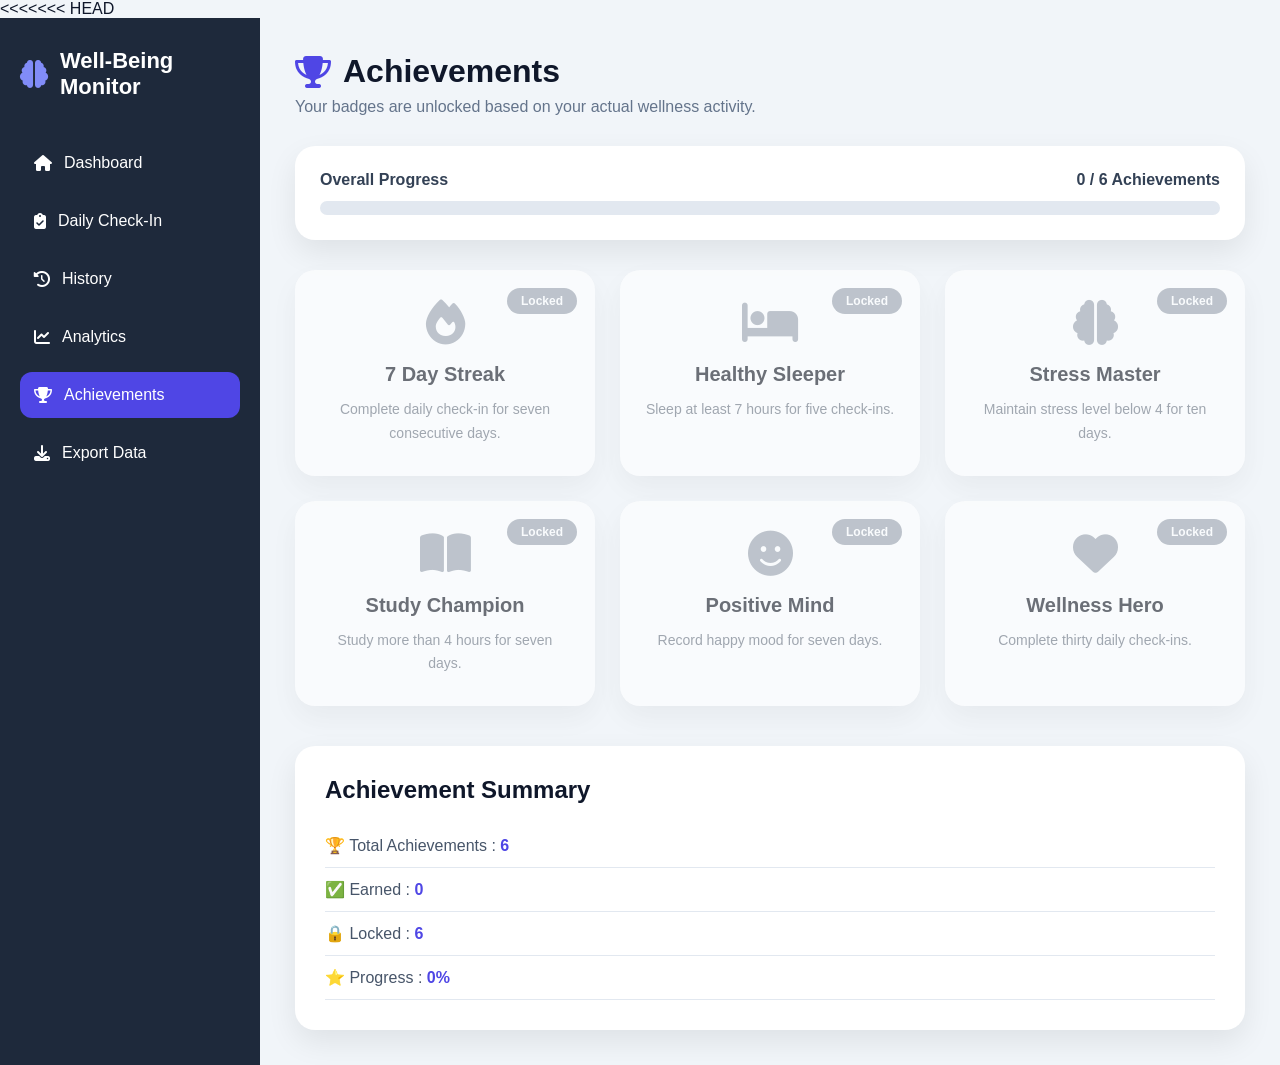
==== commit 3e19699b: "Duplicate Removed" ====
--- a/achievements.html
+++ b/achievements.html
@@ -380,387 +380,3 @@
 
 </body>
 
-=======
-<!DOCTYPE html>
-<html lang="en">
-
-<head>
-
-<meta charset="UTF-8">
-<meta name="viewport" content="width=device-width, initial-scale=1.0">
-
-<title>Achievements | Student Well-Being Monitor</title>
-
-<link rel="stylesheet" href="css/common.css">
-<link rel="stylesheet" href="css/achievements.css">
-
-<link rel="preconnect" href="https://fonts.googleapis.com">
-
-<link href="https://fonts.googleapis.com/css2?family=Poppins:wght@300;400;500;600;700&display=swap" rel="stylesheet">
-
-<link rel="stylesheet"
-href="https://cdnjs.cloudflare.com/ajax/libs/font-awesome/6.7.2/css/all.min.css">
-
-</head>
-
-
-<body>
-
-
-<div class="dashboard">
-
-
-<aside class="sidebar">
-
-
-<div class="logo">
-
-<i class="fa-solid fa-brain"></i>
-
-<h2>Well-Being Monitor</h2>
-
-</div>
-
-
-<ul>
-
-<li>
-<a href="dashboard.html">
-<i class="fa-solid fa-house"></i>
-Dashboard
-</a>
-</li>
-
-
-<li>
-<a href="checkin.html">
-<i class="fa-solid fa-clipboard-check"></i>
-Daily Check-In
-</a>
-</li>
-
-
-<li>
-<a href="history.html">
-<i class="fa-solid fa-clock-rotate-left"></i>
-History
-</a>
-</li>
-
-
-<li>
-<a href="analytics.html">
-<i class="fa-solid fa-chart-line"></i>
-Analytics
-</a>
-</li>
-
-
-<li class="active">
-<a href="achievements.html">
-<i class="fa-solid fa-trophy"></i>
-Achievements
-</a>
-</li>
-
-
-<li>
-<a href="export.html">
-<i class="fa-solid fa-download"></i>
-Export Data
-</a>
-</li>
-
-
-</ul>
-
-
-</aside>
-
-
-
-
-
-<main class="content">
-
-
-<div class="topbar">
-
-<div>
-
-<h1>
-<i class="fa-solid fa-trophy"></i>
-Achievements
-</h1>
-
-<p>
-Your badges are unlocked based on your actual wellness activity.
-</p>
-
-</div>
-
-</div>
-
-
-
-
-
-<section class="achievement-progress">
-
-
-<div class="progress-title">
-
-<span>
-Overall Progress
-</span>
-
-
-<span id="progressText">
-0 / 6 Achievements
-</span>
-
-
-</div>
-
-
-
-<div class="progress-bar">
-
-<div class="progress-fill" id="progressFill"></div>
-
-</div>
-
-
-</section>
-
-
-
-
-
-
-
-<section class="achievement-grid">
-
-
-
-<div class="achievement-card locked" id="streakAchievement">
-
-<span class="badge-status">
-Locked
-</span>
-
-<i class="fa-solid fa-fire"></i>
-
-<h3>
-7 Day Streak
-</h3>
-
-<p>
-Complete daily check-in for seven consecutive days.
-</p>
-
-</div>
-
-
-
-
-
-
-<div class="achievement-card locked" id="sleepAchievement">
-
-<span class="badge-status">
-Locked
-</span>
-
-<i class="fa-solid fa-bed"></i>
-
-<h3>
-Healthy Sleeper
-</h3>
-
-<p>
-Sleep at least 7 hours for five check-ins.
-</p>
-
-</div>
-
-
-
-
-
-
-
-<div class="achievement-card locked" id="stressAchievement">
-
-<span class="badge-status">
-Locked
-</span>
-
-<i class="fa-solid fa-brain"></i>
-
-<h3>
-Stress Master
-</h3>
-
-<p>
-Maintain stress level below 4 for ten days.
-</p>
-
-</div>
-
-
-
-
-
-
-
-<div class="achievement-card locked" id="studyAchievement">
-
-<span class="badge-status">
-Locked
-</span>
-
-<i class="fa-solid fa-book-open"></i>
-
-<h3>
-Study Champion
-</h3>
-
-<p>
-Study more than 4 hours for seven days.
-</p>
-
-</div>
-
-
-
-
-
-
-
-<div class="achievement-card locked" id="moodAchievement">
-
-<span class="badge-status">
-Locked
-</span>
-
-<i class="fa-solid fa-face-smile"></i>
-
-<h3>
-Positive Mind
-</h3>
-
-<p>
-Record happy mood for seven days.
-</p>
-
-</div>
-
-
-
-
-
-
-
-<div class="achievement-card locked" id="wellnessAchievement">
-
-<span class="badge-status">
-Locked
-</span>
-
-<i class="fa-solid fa-heart"></i>
-
-<h3>
-Wellness Hero
-</h3>
-
-<p>
-Complete thirty daily check-ins.
-</p>
-
-</div>
-
-
-
-
-
-</section>
-
-
-
-
-
-
-
-<section class="summary-box">
-
-
-<h2>
-Achievement Summary
-</h2>
-
-
-<ul>
-
-
-<li>
-🏆 Total Achievements :
-<strong id="totalAchievements">
-6
-</strong>
-</li>
-
-
-
-<li>
-✅ Earned :
-<strong id="earnedCount">
-0
-</strong>
-</li>
-
-
-
-<li>
-🔒 Locked :
-<strong id="lockedCount">
-6
-</strong>
-</li>
-
-
-
-<li>
-⭐ Progress :
-<strong id="percentage">
-0%
-</strong>
-</li>
-
-
-</ul>
-
-
-</section>
-
-
-
-
-
-
-</main>
-
-
-</div>
-
-
-
-
-
-<script src="js/achievement.js"></script>
-
-
-</body>
-
->>>>>>> befa5228fe320cf50f4d98e225596799a9357442
-</html>
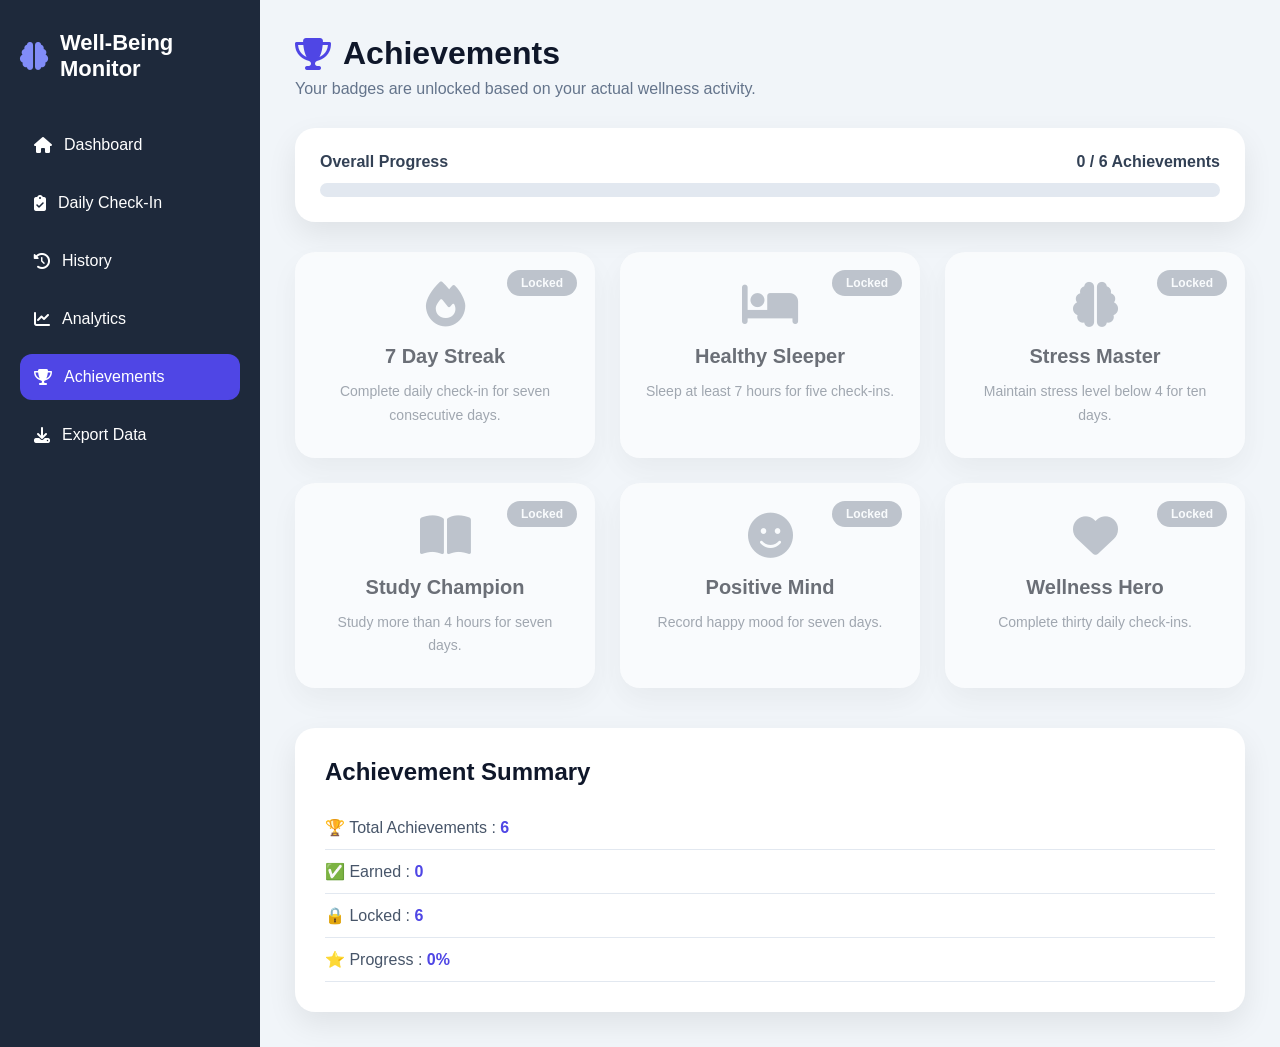
==== commit 5cd8b92b: "Fix HTML formatting and clean up" ====
--- a/achievements.html
+++ b/achievements.html
@@ -1,382 +1,129 @@
-<<<<<<< HEAD
 <!DOCTYPE html>
 <html lang="en">
-
 <head>
-
 <meta charset="UTF-8">
 <meta name="viewport" content="width=device-width, initial-scale=1.0">
-
 <title>Achievements | Student Well-Being Monitor</title>
-
 <link rel="stylesheet" href="common.css">
 <link rel="stylesheet" href="achievements.css">
-
 <link rel="preconnect" href="https://fonts.googleapis.com">
-
 <link href="https://fonts.googleapis.com/css2?family=Poppins:wght@300;400;500;600;700&display=swap" rel="stylesheet">
-
-<link rel="stylesheet"
-href="https://cdnjs.cloudflare.com/ajax/libs/font-awesome/6.7.2/css/all.min.css">
-
+<link rel="stylesheet" href="https://cdnjs.cloudflare.com/ajax/libs/font-awesome/6.7.2/css/all.min.css">
 </head>
-
-
 <body>
-
-
 <div class="dashboard">
-
-
 <aside class="sidebar">
-
-
 <div class="logo">
-
 <i class="fa-solid fa-brain"></i>
-
 <h2>Well-Being Monitor</h2>
-
 </div>
-
-
 <ul>
-
 <li>
 <a href="dashboard.html">
 <i class="fa-solid fa-house"></i>
 Dashboard
 </a>
 </li>
-
-
 <li>
 <a href="checkin.html">
 <i class="fa-solid fa-clipboard-check"></i>
 Daily Check-In
 </a>
 </li>
-
-
 <li>
 <a href="history.html">
 <i class="fa-solid fa-clock-rotate-left"></i>
 History
 </a>
 </li>
-
-
 <li>
 <a href="analytics.html">
 <i class="fa-solid fa-chart-line"></i>
 Analytics
 </a>
 </li>
-
-
 <li class="active">
 <a href="achievements.html">
 <i class="fa-solid fa-trophy"></i>
 Achievements
 </a>
 </li>
-
-
 <li>
 <a href="export.html">
 <i class="fa-solid fa-download"></i>
 Export Data
 </a>
 </li>
-
-
 </ul>
-
-
 </aside>
-
-
-
-
-
 <main class="content">
-
-
 <div class="topbar">
-
 <div>
-
 <h1>
 <i class="fa-solid fa-trophy"></i>
 Achievements
 </h1>
-
-<p>
-Your badges are unlocked based on your actual wellness activity.
-</p>
-
+<p>Your badges are unlocked based on your actual wellness activity.</p>
 </div>
-
 </div>
-
-
-
-
-
 <section class="achievement-progress">
-
-
 <div class="progress-title">
-
-<span>
-Overall Progress
-</span>
-
-
-<span id="progressText">
-0 / 6 Achievements
-</span>
-
-
+<span>Overall Progress</span>
+<span id="progressText">0 / 6 Achievements</span>
 </div>
-
-
-
 <div class="progress-bar">
-
 <div class="progress-fill" id="progressFill"></div>
-
 </div>
-
-
 </section>
-
-
-
-
-
-
-
 <section class="achievement-grid">
-
-
-
 <div class="achievement-card locked" id="streakAchievement">
-
-<span class="badge-status">
-Locked
-</span>
-
+<span class="badge-status">Locked</span>
 <i class="fa-solid fa-fire"></i>
-
-<h3>
-7 Day Streak
-</h3>
-
-<p>
-Complete daily check-in for seven consecutive days.
-</p>
-
+<h3>7 Day Streak</h3>
+<p>Complete daily check-in for seven consecutive days.</p>
 </div>
-
-
-
-
-
-
 <div class="achievement-card locked" id="sleepAchievement">
-
-<span class="badge-status">
-Locked
-</span>
-
+<span class="badge-status">Locked</span>
 <i class="fa-solid fa-bed"></i>
-
-<h3>
-Healthy Sleeper
-</h3>
-
-<p>
-Sleep at least 7 hours for five check-ins.
-</p>
-
+<h3>Healthy Sleeper</h3>
+<p>Sleep at least 7 hours for five check-ins.</p>
 </div>
-
-
-
-
-
-
-
 <div class="achievement-card locked" id="stressAchievement">
-
-<span class="badge-status">
-Locked
-</span>
-
+<span class="badge-status">Locked</span>
 <i class="fa-solid fa-brain"></i>
-
-<h3>
-Stress Master
-</h3>
-
-<p>
-Maintain stress level below 4 for ten days.
-</p>
-
+<h3>Stress Master</h3>
+<p>Maintain stress level below 4 for ten days.</p>
 </div>
-
-
-
-
-
-
-
 <div class="achievement-card locked" id="studyAchievement">
-
-<span class="badge-status">
-Locked
-</span>
-
+<span class="badge-status">Locked</span>
 <i class="fa-solid fa-book-open"></i>
-
-<h3>
-Study Champion
-</h3>
-
-<p>
-Study more than 4 hours for seven days.
-</p>
-
+<h3>Study Champion</h3>
+<p>Study more than 4 hours for seven days.</p>
 </div>
-
-
-
-
-
-
-
 <div class="achievement-card locked" id="moodAchievement">
-
-<span class="badge-status">
-Locked
-</span>
-
+<span class="badge-status">Locked</span>
 <i class="fa-solid fa-face-smile"></i>
-
-<h3>
-Positive Mind
-</h3>
-
-<p>
-Record happy mood for seven days.
-</p>
-
+<h3>Positive Mind</h3>
+<p>Record happy mood for seven days.</p>
 </div>
-
-
-
-
-
-
-
 <div class="achievement-card locked" id="wellnessAchievement">
-
-<span class="badge-status">
-Locked
-</span>
-
+<span class="badge-status">Locked</span>
 <i class="fa-solid fa-heart"></i>
-
-<h3>
-Wellness Hero
-</h3>
-
-<p>
-Complete thirty daily check-ins.
-</p>
-
+<h3>Wellness Hero</h3>
+<p>Complete thirty daily check-ins.</p>
 </div>
-
-
-
-
-
 </section>
-
-
-
-
-
-
-
 <section class="summary-box">
-
-
-<h2>
-Achievement Summary
-</h2>
-
-
+<h2>Achievement Summary</h2>
 <ul>
-
-
-<li>
-🏆 Total Achievements :
-<strong id="totalAchievements">
-6
-</strong>
-</li>
-
-
-
-<li>
-✅ Earned :
-<strong id="earnedCount">
-0
-</strong>
-</li>
-
-
-
-<li>
-🔒 Locked :
-<strong id="lockedCount">
-6
-</strong>
-</li>
-
-
-
-<li>
-⭐ Progress :
-<strong id="percentage">
-0%
-</strong>
-</li>
-
-
+<li>🏆 Total Achievements : <strong id="totalAchievements">6</strong></li>
+<li>✅ Earned : <strong id="earnedCount">0</strong></li>
+<li>🔒 Locked : <strong id="lockedCount">6</strong></li>
+<li>⭐ Progress : <strong id="percentage">0%</strong></li>
 </ul>
-
-
 </section>
-
-
-
-
-
-
 </main>
-
-
 </div>
-
-
-
-
-
 <script src="js/achievement.js"></script>
-
-
 </body>
-
+</html>
